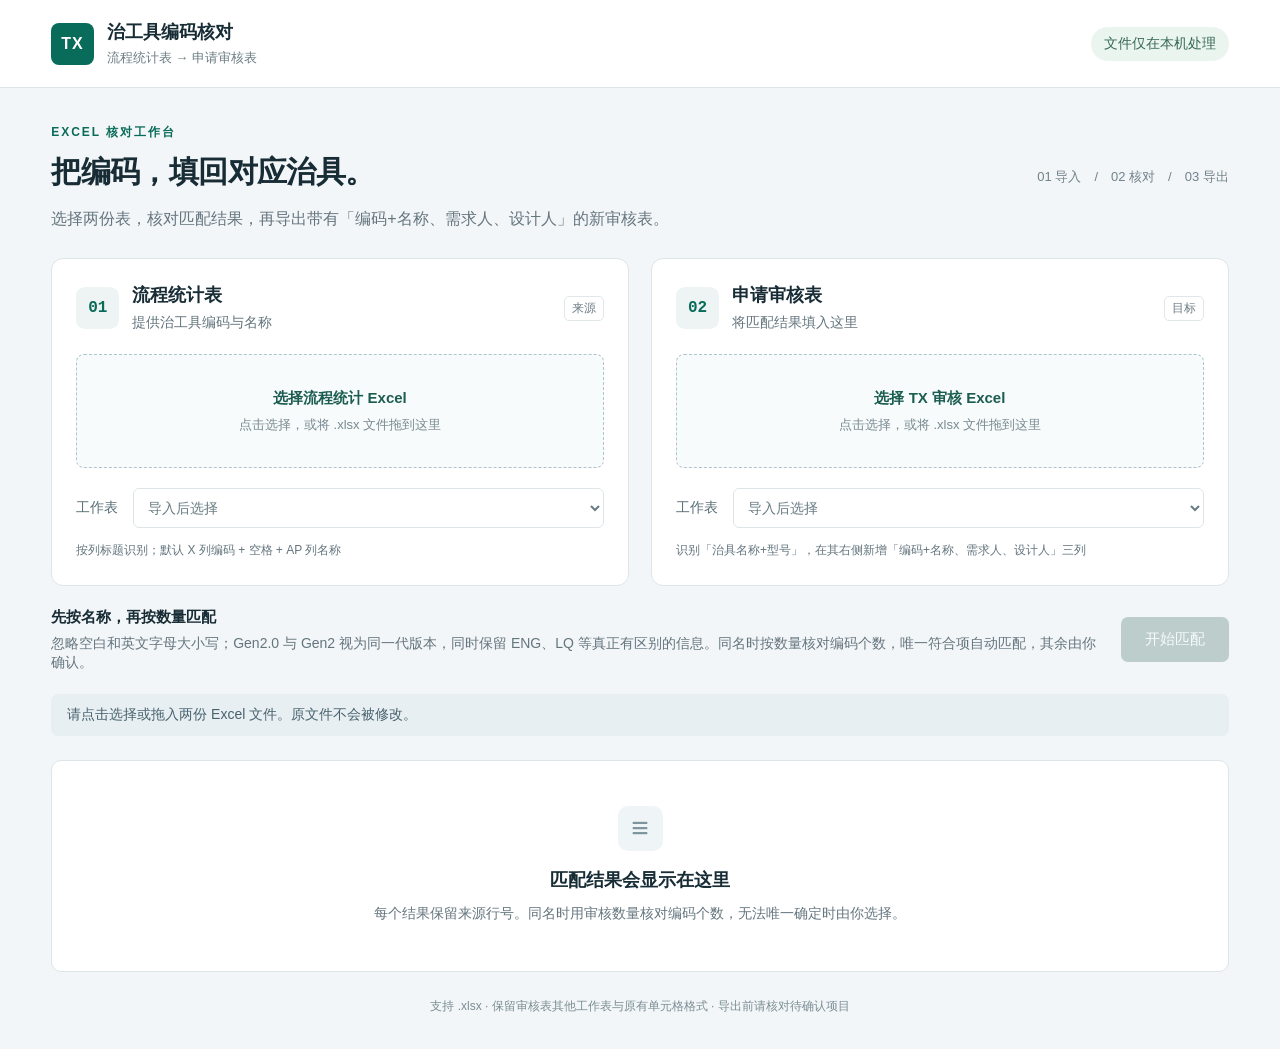
==== fixture-code-checker/index.html @ 6e34e022 "Refresh fixture checker matching instructions" ====
<!doctype html><html lang="zh-CN"><head><meta charset="utf-8"><meta name="viewport" content="width=device-width,initial-scale=1"><title>治工具编码核对</title><meta name="description" content="合并流程表编码与名称，匹配审核表并导出 Excel。文件仅在本机浏览器处理。"><link rel="icon" href="data:image/svg+xml,%3Csvg xmlns='http://www.w3.org/2000/svg' viewBox='0 0 32 32'%3E%3Crect width='32' height='32' rx='6' fill='%23096b59'/%3E%3Cpath d='M8 10h16M8 16h10M8 22h16' stroke='white' stroke-width='3'/%3E%3C/svg%3E"><link rel="stylesheet" href="style.css"></head><body>
<header><div class="brand"><span class="mark">TX</span><div><strong>治工具编码核对</strong><small>流程统计表 → 申请审核表</small></div></div><span class="privacy">文件仅在本机处理</span></header>
<main><div class="title"><div><p class="eyebrow">EXCEL 核对工作台</p><h1>把编码，填回对应治具。</h1><p>选择两份表，核对匹配结果，再导出带有「编码+名称、需求人、设计人」的新审核表。</p></div><span class="step-label">01 导入　/　02 核对　/　03 导出</span></div>
<section class="uploads"><article><div class="card-title"><span class="number">01</span><div><h2>流程统计表</h2><p>提供治工具编码与名称</p></div><span class="tag">来源</span></div><label class="filebox"><input id="sourceFile" type="file" accept=".xlsx"><strong id="sourceLabel">选择流程统计 Excel</strong><span>点击选择，或将 .xlsx 文件拖到这里</span></label><label class="sheetlabel">工作表<select id="sourceSheet" disabled><option>导入后选择</option></select></label><p class="hint">按列标题识别；默认 X 列编码 + 空格 + AP 列名称</p></article>
<article><div class="card-title"><span class="number">02</span><div><h2>申请审核表</h2><p>将匹配结果填入这里</p></div><span class="tag">目标</span></div><label class="filebox"><input id="targetFile" type="file" accept=".xlsx"><strong id="targetLabel">选择 TX 审核 Excel</strong><span>点击选择，或将 .xlsx 文件拖到这里</span></label><label class="sheetlabel">工作表<select id="targetSheet" disabled><option>导入后选择</option></select></label><p class="hint">识别「治具名称+型号」，在其右侧新增「编码+名称、需求人、设计人」三列</p></article></section>
<section class="actionbar"><div><strong>先按名称，再按数量匹配</strong><span>忽略空白和英文字母大小写；Gen2.0 与 Gen2 视为同一代版本，同时保留 ENG、LQ 等真正有区别的信息。同名时按数量核对编码个数，唯一符合项自动匹配，其余由你确认。</span></div><button id="match" disabled>开始匹配</button></section>
<div id="message" role="status" aria-live="polite">正在初始化网页。如长时间停留在此提示，请完整解压源码包，确认 app.js 和 excel.js 与 index.html 在同一文件夹。</div>
<section id="results" hidden><div class="stats"><div><span>审核表项目</span><b id="total">0</b></div><div><span>已匹配 / 已确认</span><b id="matched">0</b></div><div><span>同名待确认</span><b id="ambiguous">0</b></div><div><span>未找到 / 无编码</span><b id="missing">0</b></div></div><div class="resultbar"><div><h2>匹配结果</h2><p id="mapping"></p></div><div class="exports"><button class="secondary" id="exportSource">导出流程拼接表</button><button id="exportTarget">导出审核结果</button></div></div><div class="filterbar"><label>显示<select id="filter"><option value="all">全部项目</option><option value="todo">需要处理</option><option value="done">已匹配</option></select></label><label>查找<input id="search" type="search" placeholder="输入名称或编码"></label><span>未确认项目编码留空；已有人员信息仍保留</span></div><div class="tablewrap"><table><thead><tr><th>原行号</th><th>治具名称+型号</th><th>数量</th><th>需求人</th><th>设计人</th><th>状态</th><th>编码+名称 / 选择匹配项</th></tr></thead><tbody id="rows"></tbody></table></div></section>
<section id="empty" class="empty"><div class="empty-icon">≡</div><h2>匹配结果会显示在这里</h2><p>每个结果保留来源行号。同名时用审核数量核对编码个数，无法唯一确定时由你选择。</p></section>
<footer>支持 .xlsx · 保留审核表其他工作表与原有单元格格式 · 导出前请核对待确认项目</footer></main><noscript>请启用浏览器 JavaScript 后使用文件导入功能。</noscript><script src="excel.js?v=20260920-3"></script><script src="app.js?v=20260920-3"></script></body></html>
---- fixture-code-checker/style.css ----
:root{font-family:Inter,"Segoe UI","Microsoft YaHei",sans-serif;color:#172c35;background:#f3f6f8;font-size:16px}*{box-sizing:border-box}body{margin:0}header{background:#fff;border-bottom:1px solid #dde5e8;padding:20px 4vw;display:flex;align-items:center;justify-content:space-between}.brand{display:flex;gap:13px;align-items:center}.mark{background:#096b59;color:white;padding:12px 10px;border-radius:8px;font-weight:750;letter-spacing:1px}.brand strong{display:block;font-size:18px}.brand small{display:block;color:#6c7d84;font-size:13px;margin-top:5px}.privacy{font-size:14px;color:#386957;background:#eaf5ef;padding:8px 13px;border-radius:20px}main{max-width:1440px;margin:auto;padding:34px 4vw}.title{display:flex;justify-content:space-between;align-items:center;margin-bottom:25px}.eyebrow{font-size:12px;letter-spacing:2px;font-weight:700;color:#096b59;margin:0 0 10px}h1{font-size:30px;margin:0 0 12px;letter-spacing:-.6px}p{line-height:1.7;color:#64757e;margin:0}h2{font-size:18px;margin:0}.step-label{font-size:13px;color:#71828a;white-space:nowrap}.uploads{display:grid;grid-template-columns:1fr 1fr;gap:22px}.uploads article{background:white;border:1px solid #dce5e8;border-radius:12px;padding:24px}.card-title{display:flex;gap:13px;align-items:center}.card-title p{font-size:14px;margin-top:4px}.number{font:600 16px ui-monospace,monospace;background:#edf4f3;color:#096b59;padding:12px;border-radius:9px}.tag{margin-left:auto;font-size:12px;border:1px solid #e0e7e9;border-radius:5px;padding:3px 7px;color:#6e7d85}.filebox{position:relative;display:flex;flex-direction:column;justify-content:center;align-items:center;min-height:114px;padding:18px;border:1.5px dashed #aec5cb;background:#f8fbfc;border-radius:8px;margin:20px 0;cursor:pointer;text-align:center;overflow-wrap:anywhere}.filebox:hover{border-color:#096b59;background:#f0f8f5}.filebox:focus-within{outline:3px solid #86c9b8}.filebox input{position:absolute;inset:0;opacity:0;width:100%;cursor:pointer}.filebox strong{font-size:15px;color:#1c5d51}.filebox span{font-size:13px;color:#788a91;margin-top:8px}.sheetlabel{display:flex;align-items:center;gap:15px;font-size:14px;color:#586d75}.sheetlabel select{flex:1;min-width:0}.hint{font-size:12px;margin-top:12px}.actionbar{display:flex;align-items:center;justify-content:space-between;gap:22px;padding:22px 0}.actionbar strong{font-size:15px;display:block;margin-bottom:7px}.actionbar span{font-size:14px;color:#64757e}button{font:600 15px inherit;font-family:inherit;font-size:15px;background:#096b59;color:white;border:0;padding:13px 24px;border-radius:7px;cursor:pointer;white-space:nowrap;min-height:44px}button:hover{background:#075344}button:disabled{background:#bdcdcb;color:#f5faf9;cursor:not-allowed}.secondary{background:white;border:1px solid #c4d5d9;color:#365660}.secondary:hover{background:#edf4f5}select,input[type=search]{font:inherit;font-size:14px;border:1px solid #cfdbdf;background:#fff;border-radius:6px;padding:10px;color:#27444e;max-width:100%}button:focus-visible,select:focus-visible,input:focus-visible{outline:3px solid #70bfae;outline-offset:2px}#message{border-radius:7px;background:#e8eff3;color:#48626d;padding:12px 16px;font-size:14px;margin-bottom:24px;white-space:pre-wrap}#message.error{background:#fff0ed;color:#a23924}.empty{border:1px solid #dce5e8;background:#fff;border-radius:10px;text-align:center;padding:45px 15px}.empty-icon{display:inline-grid;place-items:center;width:45px;height:45px;background:#eff4f6;color:#7d949c;border-radius:10px;font-size:30px;margin-bottom:17px}.empty p{font-size:14px;margin-top:10px}.stats{display:grid;grid-template-columns:repeat(4,1fr);border:1px solid #dce5e8;background:#fff;border-radius:10px;margin-bottom:25px}.stats div{padding:18px 24px;border-right:1px solid #e5ecee}.stats div:last-child{border:0}.stats span{display:block;font-size:14px;color:#698089}.stats b{display:block;font-size:29px;margin-top:8px;font-weight:650}.stats div:nth-child(2) b{color:#096b59}.stats div:nth-child(3) b{color:#a66a0c}.resultbar{display:flex;align-items:center;justify-content:space-between;gap:15px}.resultbar p{font-size:13px;margin-top:7px}.exports{display:flex;gap:10px}.filterbar{display:flex;align-items:center;gap:20px;margin:18px 0;font-size:14px}.filterbar label{display:flex;align-items:center;gap:10px}.filterbar span{margin-left:auto;color:#72828a;font-size:13px}.tablewrap{overflow:auto;background:#fff;border:1px solid #dce5e8;border-radius:9px;max-height:640px}table{border-collapse:collapse;width:100%;font-size:14px;min-width:1100px;text-align:left}th{position:sticky;top:0;background:#edf3f5;color:#50656e;font-weight:600;z-index:1;padding:15px}td{padding:16px 15px;border-top:1px solid #e5ecee;vertical-align:top;line-height:1.6}td:nth-child(1){width:75px;color:#7c8f97;font-family:monospace}td:nth-child(2){width:26%}td:nth-child(3){width:75px}td:nth-child(4),td:nth-child(5){width:110px}td:nth-child(6){width:120px}td:nth-child(7){min-width:360px;word-break:break-word}.badge{display:inline-block;background:#eaf5ef;color:#196448;border-radius:5px;padding:3px 8px;font-size:12px;white-space:nowrap}.badge.todo{background:#fff2d9;color:#8c600d}.badge.miss{background:#f0f2f4;color:#727c82}.candidate{width:100%;margin-top:8px}td small{display:block;color:#71858d;font-size:12px;margin-top:7px}footer{font-size:12px;color:#7a8d94;text-align:center;margin:26px 0 0}@media(max-width:850px){.step-label{display:none}.uploads{grid-template-columns:1fr}h1{font-size:25px}.privacy{font-size:12px}.actionbar,.resultbar{align-items:stretch;flex-direction:column}.stats{grid-template-columns:1fr 1fr}.stats div{border-bottom:1px solid #e5ecee}.filterbar{flex-wrap:wrap}.filterbar span{margin:0}.exports{flex-wrap:wrap}main{padding-top:25px}.brand strong{font-size:16px}}
.filebox.dragover{border:2px solid #096b59;background:#e2f4ec;box-shadow:0 0 0 4px #096b5920}.filebox.dragover strong{color:#074f41}
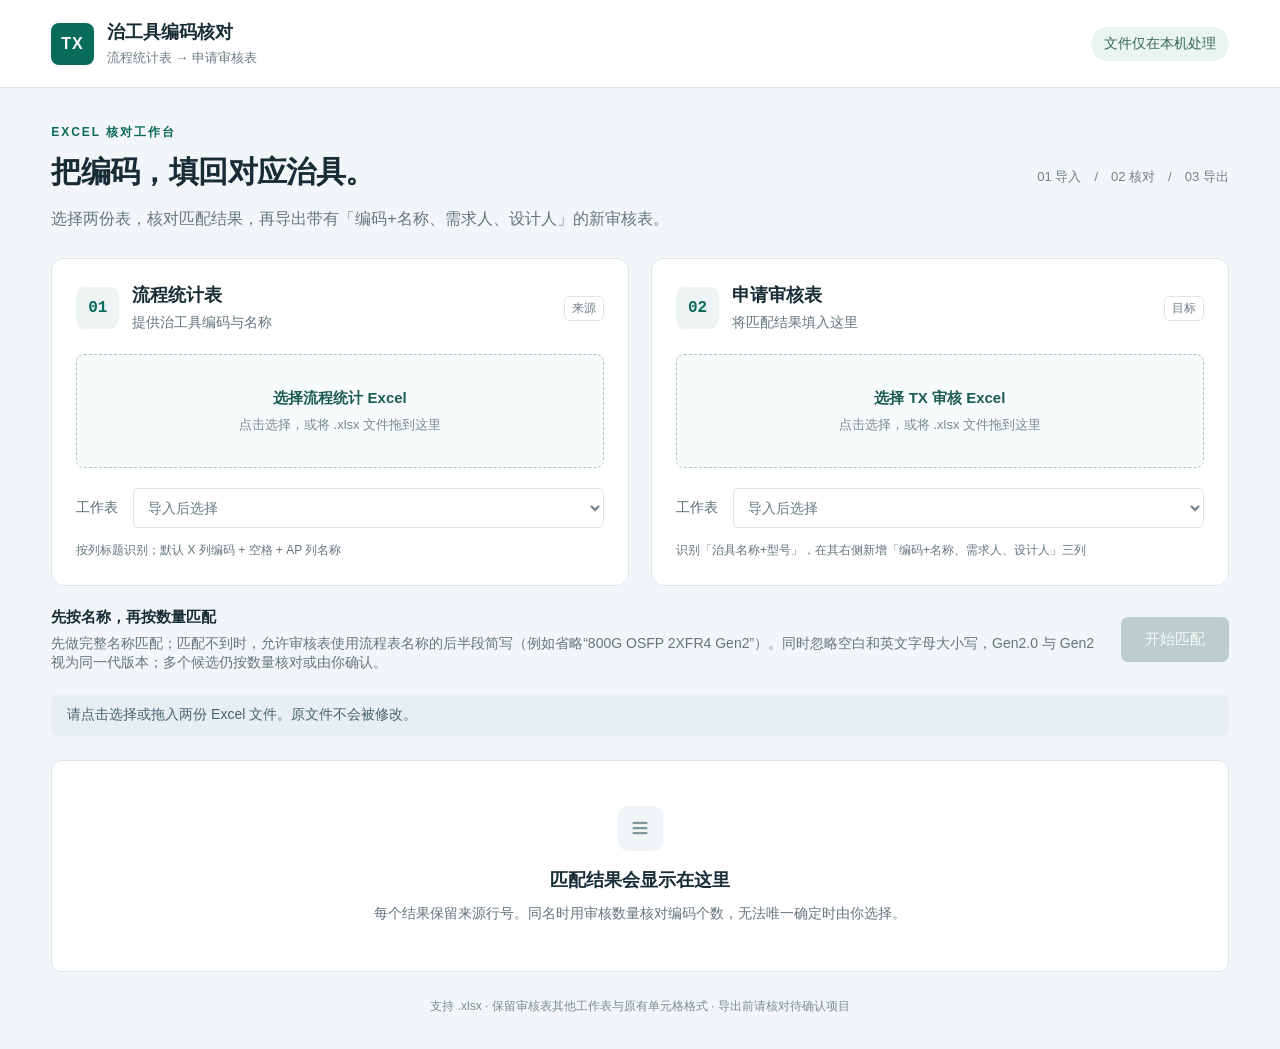
==== commit 9cbf84eb: "Document abbreviated fixture name matching" ====
--- a/fixture-code-checker/index.html
+++ b/fixture-code-checker/index.html
@@ -3,8 +3,8 @@
 <main><div class="title"><div><p class="eyebrow">EXCEL 核对工作台</p><h1>把编码，填回对应治具。</h1><p>选择两份表，核对匹配结果，再导出带有「编码+名称、需求人、设计人」的新审核表。</p></div><span class="step-label">01 导入　/　02 核对　/　03 导出</span></div>
 <section class="uploads"><article><div class="card-title"><span class="number">01</span><div><h2>流程统计表</h2><p>提供治工具编码与名称</p></div><span class="tag">来源</span></div><label class="filebox"><input id="sourceFile" type="file" accept=".xlsx"><strong id="sourceLabel">选择流程统计 Excel</strong><span>点击选择，或将 .xlsx 文件拖到这里</span></label><label class="sheetlabel">工作表<select id="sourceSheet" disabled><option>导入后选择</option></select></label><p class="hint">按列标题识别；默认 X 列编码 + 空格 + AP 列名称</p></article>
 <article><div class="card-title"><span class="number">02</span><div><h2>申请审核表</h2><p>将匹配结果填入这里</p></div><span class="tag">目标</span></div><label class="filebox"><input id="targetFile" type="file" accept=".xlsx"><strong id="targetLabel">选择 TX 审核 Excel</strong><span>点击选择，或将 .xlsx 文件拖到这里</span></label><label class="sheetlabel">工作表<select id="targetSheet" disabled><option>导入后选择</option></select></label><p class="hint">识别「治具名称+型号」，在其右侧新增「编码+名称、需求人、设计人」三列</p></article></section>
-<section class="actionbar"><div><strong>先按名称，再按数量匹配</strong><span>忽略空白和英文字母大小写；Gen2.0 与 Gen2 视为同一代版本，同时保留 ENG、LQ 等真正有区别的信息。同名时按数量核对编码个数，唯一符合项自动匹配，其余由你确认。</span></div><button id="match" disabled>开始匹配</button></section>
+<section class="actionbar"><div><strong>先按名称，再按数量匹配</strong><span>先做完整名称匹配；匹配不到时，允许审核表使用流程表名称的后半段简写（例如省略“800G OSFP 2XFR4 Gen2”）。同时忽略空白和英文字母大小写，Gen2.0 与 Gen2 视为同一代版本；多个候选仍按数量核对或由你确认。</span></div><button id="match" disabled>开始匹配</button></section>
 <div id="message" role="status" aria-live="polite">正在初始化网页。如长时间停留在此提示，请完整解压源码包，确认 app.js 和 excel.js 与 index.html 在同一文件夹。</div>
 <section id="results" hidden><div class="stats"><div><span>审核表项目</span><b id="total">0</b></div><div><span>已匹配 / 已确认</span><b id="matched">0</b></div><div><span>同名待确认</span><b id="ambiguous">0</b></div><div><span>未找到 / 无编码</span><b id="missing">0</b></div></div><div class="resultbar"><div><h2>匹配结果</h2><p id="mapping"></p></div><div class="exports"><button class="secondary" id="exportSource">导出流程拼接表</button><button id="exportTarget">导出审核结果</button></div></div><div class="filterbar"><label>显示<select id="filter"><option value="all">全部项目</option><option value="todo">需要处理</option><option value="done">已匹配</option></select></label><label>查找<input id="search" type="search" placeholder="输入名称或编码"></label><span>未确认项目编码留空；已有人员信息仍保留</span></div><div class="tablewrap"><table><thead><tr><th>原行号</th><th>治具名称+型号</th><th>数量</th><th>需求人</th><th>设计人</th><th>状态</th><th>编码+名称 / 选择匹配项</th></tr></thead><tbody id="rows"></tbody></table></div></section>
 <section id="empty" class="empty"><div class="empty-icon">≡</div><h2>匹配结果会显示在这里</h2><p>每个结果保留来源行号。同名时用审核数量核对编码个数，无法唯一确定时由你选择。</p></section>
-<footer>支持 .xlsx · 保留审核表其他工作表与原有单元格格式 · 导出前请核对待确认项目</footer></main><noscript>请启用浏览器 JavaScript 后使用文件导入功能。</noscript><script src="excel.js?v=20260920-3"></script><script src="app.js?v=20260920-3"></script></body></html>
+<footer>支持 .xlsx · 保留审核表其他工作表与原有单元格格式 · 导出前请核对待确认项目</footer></main><noscript>请启用浏览器 JavaScript 后使用文件导入功能。</noscript><script src="excel.js?v=20260920-4"></script><script src="app.js?v=20260920-4"></script></body></html>
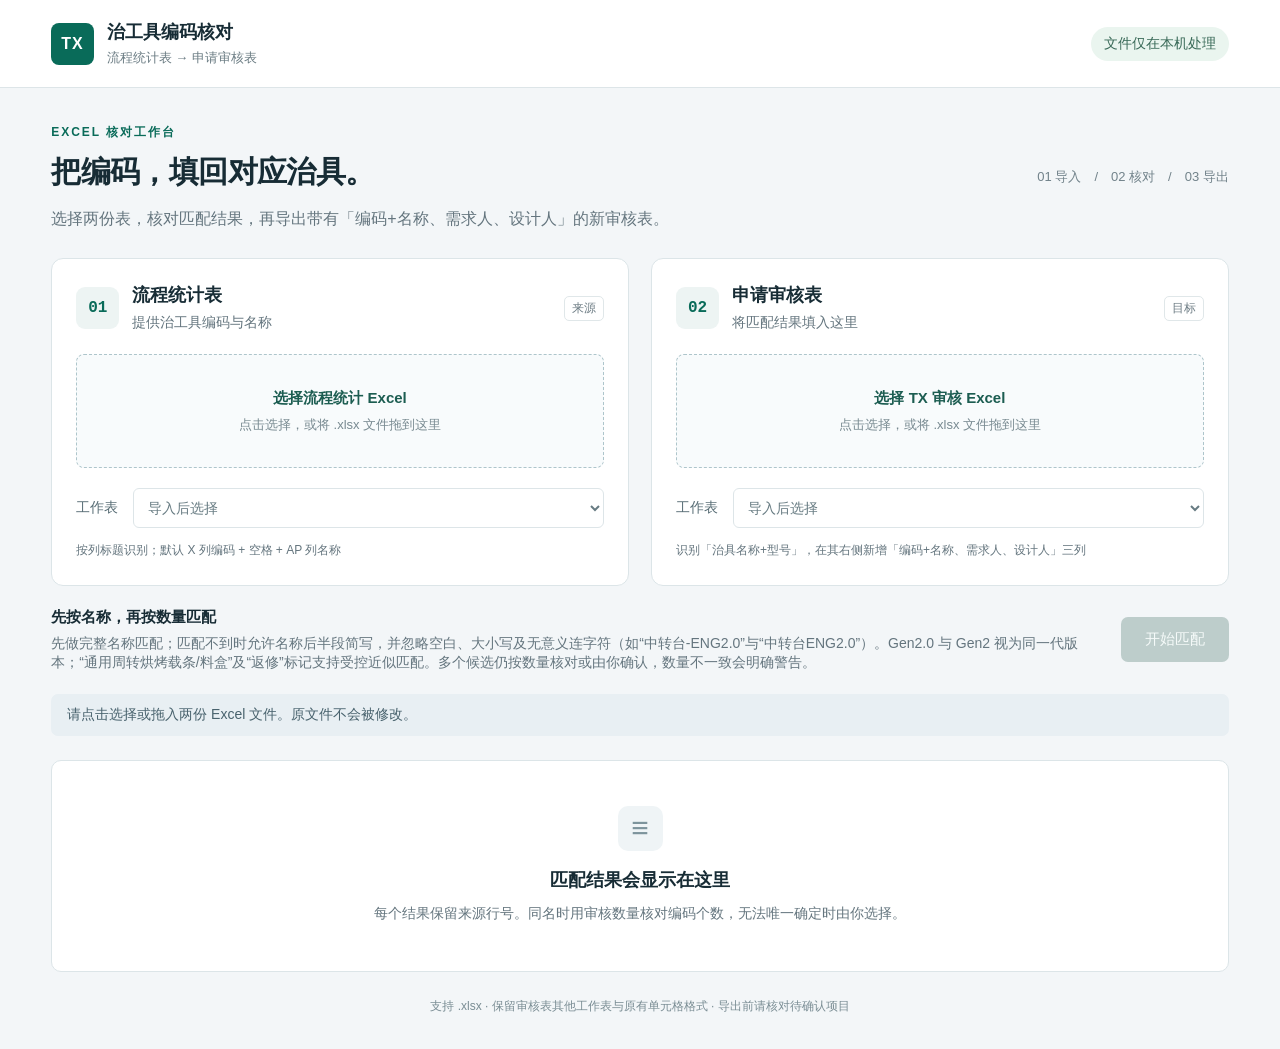
==== commit bfdbc212: "Document expanded fixture matching rules" ====
--- a/fixture-code-checker/index.html
+++ b/fixture-code-checker/index.html
@@ -3,8 +3,8 @@
 <main><div class="title"><div><p class="eyebrow">EXCEL 核对工作台</p><h1>把编码，填回对应治具。</h1><p>选择两份表，核对匹配结果，再导出带有「编码+名称、需求人、设计人」的新审核表。</p></div><span class="step-label">01 导入　/　02 核对　/　03 导出</span></div>
 <section class="uploads"><article><div class="card-title"><span class="number">01</span><div><h2>流程统计表</h2><p>提供治工具编码与名称</p></div><span class="tag">来源</span></div><label class="filebox"><input id="sourceFile" type="file" accept=".xlsx"><strong id="sourceLabel">选择流程统计 Excel</strong><span>点击选择，或将 .xlsx 文件拖到这里</span></label><label class="sheetlabel">工作表<select id="sourceSheet" disabled><option>导入后选择</option></select></label><p class="hint">按列标题识别；默认 X 列编码 + 空格 + AP 列名称</p></article>
 <article><div class="card-title"><span class="number">02</span><div><h2>申请审核表</h2><p>将匹配结果填入这里</p></div><span class="tag">目标</span></div><label class="filebox"><input id="targetFile" type="file" accept=".xlsx"><strong id="targetLabel">选择 TX 审核 Excel</strong><span>点击选择，或将 .xlsx 文件拖到这里</span></label><label class="sheetlabel">工作表<select id="targetSheet" disabled><option>导入后选择</option></select></label><p class="hint">识别「治具名称+型号」，在其右侧新增「编码+名称、需求人、设计人」三列</p></article></section>
-<section class="actionbar"><div><strong>先按名称，再按数量匹配</strong><span>先做完整名称匹配；匹配不到时，允许审核表使用流程表名称的后半段简写（例如省略“800G OSFP 2XFR4 Gen2”）。同时忽略空白和英文字母大小写，Gen2.0 与 Gen2 视为同一代版本；多个候选仍按数量核对或由你确认。</span></div><button id="match" disabled>开始匹配</button></section>
+<section class="actionbar"><div><strong>先按名称，再按数量匹配</strong><span>先做完整名称匹配；匹配不到时允许名称后半段简写，并忽略空白、大小写及无意义连字符（如“中转台-ENG2.0”与“中转台ENG2.0”）。Gen2.0 与 Gen2 视为同一代版本；“通用周转烘烤载条/料盒”及“返修”标记支持受控近似匹配。多个候选仍按数量核对或由你确认，数量不一致会明确警告。</span></div><button id="match" disabled>开始匹配</button></section>
 <div id="message" role="status" aria-live="polite">正在初始化网页。如长时间停留在此提示，请完整解压源码包，确认 app.js 和 excel.js 与 index.html 在同一文件夹。</div>
 <section id="results" hidden><div class="stats"><div><span>审核表项目</span><b id="total">0</b></div><div><span>已匹配 / 已确认</span><b id="matched">0</b></div><div><span>同名待确认</span><b id="ambiguous">0</b></div><div><span>未找到 / 无编码</span><b id="missing">0</b></div></div><div class="resultbar"><div><h2>匹配结果</h2><p id="mapping"></p></div><div class="exports"><button class="secondary" id="exportSource">导出流程拼接表</button><button id="exportTarget">导出审核结果</button></div></div><div class="filterbar"><label>显示<select id="filter"><option value="all">全部项目</option><option value="todo">需要处理</option><option value="done">已匹配</option></select></label><label>查找<input id="search" type="search" placeholder="输入名称或编码"></label><span>未确认项目编码留空；已有人员信息仍保留</span></div><div class="tablewrap"><table><thead><tr><th>原行号</th><th>治具名称+型号</th><th>数量</th><th>需求人</th><th>设计人</th><th>状态</th><th>编码+名称 / 选择匹配项</th></tr></thead><tbody id="rows"></tbody></table></div></section>
 <section id="empty" class="empty"><div class="empty-icon">≡</div><h2>匹配结果会显示在这里</h2><p>每个结果保留来源行号。同名时用审核数量核对编码个数，无法唯一确定时由你选择。</p></section>
-<footer>支持 .xlsx · 保留审核表其他工作表与原有单元格格式 · 导出前请核对待确认项目</footer></main><noscript>请启用浏览器 JavaScript 后使用文件导入功能。</noscript><script src="excel.js?v=20260920-4"></script><script src="app.js?v=20260920-4"></script></body></html>
+<footer>支持 .xlsx · 保留审核表其他工作表与原有单元格格式 · 导出前请核对待确认项目</footer></main><noscript>请启用浏览器 JavaScript 后使用文件导入功能。</noscript><script src="excel.js?v=20260920-5"></script><script src="app.js?v=20260920-5"></script></body></html>
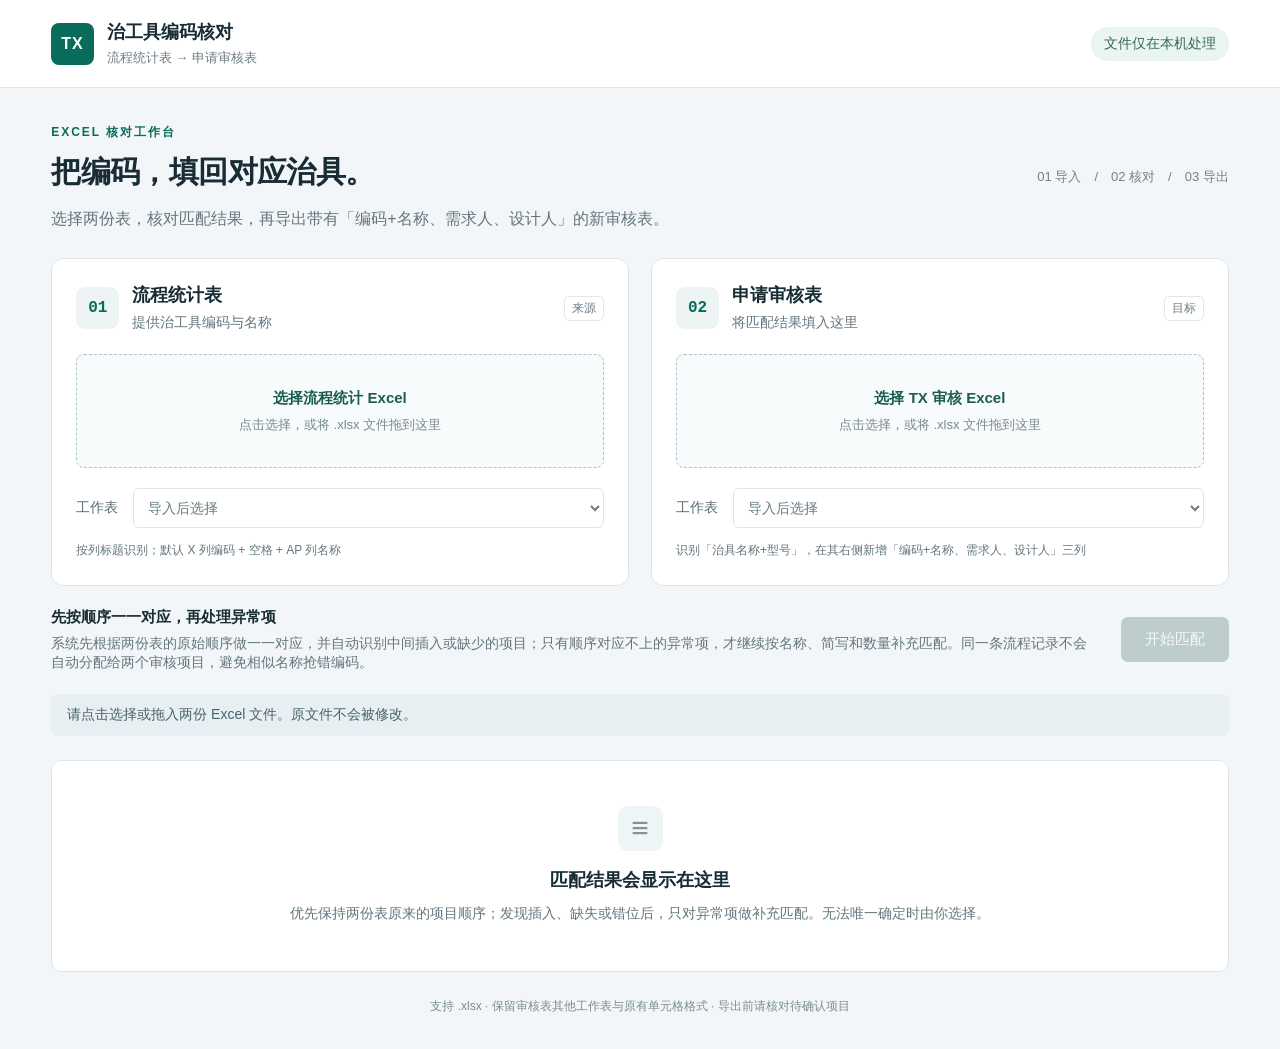
==== commit 6e608554: "Document sequence-first fixture matching" ====
--- a/fixture-code-checker/index.html
+++ b/fixture-code-checker/index.html
@@ -3,8 +3,8 @@
 <main><div class="title"><div><p class="eyebrow">EXCEL 核对工作台</p><h1>把编码，填回对应治具。</h1><p>选择两份表，核对匹配结果，再导出带有「编码+名称、需求人、设计人」的新审核表。</p></div><span class="step-label">01 导入　/　02 核对　/　03 导出</span></div>
 <section class="uploads"><article><div class="card-title"><span class="number">01</span><div><h2>流程统计表</h2><p>提供治工具编码与名称</p></div><span class="tag">来源</span></div><label class="filebox"><input id="sourceFile" type="file" accept=".xlsx"><strong id="sourceLabel">选择流程统计 Excel</strong><span>点击选择，或将 .xlsx 文件拖到这里</span></label><label class="sheetlabel">工作表<select id="sourceSheet" disabled><option>导入后选择</option></select></label><p class="hint">按列标题识别；默认 X 列编码 + 空格 + AP 列名称</p></article>
 <article><div class="card-title"><span class="number">02</span><div><h2>申请审核表</h2><p>将匹配结果填入这里</p></div><span class="tag">目标</span></div><label class="filebox"><input id="targetFile" type="file" accept=".xlsx"><strong id="targetLabel">选择 TX 审核 Excel</strong><span>点击选择，或将 .xlsx 文件拖到这里</span></label><label class="sheetlabel">工作表<select id="targetSheet" disabled><option>导入后选择</option></select></label><p class="hint">识别「治具名称+型号」，在其右侧新增「编码+名称、需求人、设计人」三列</p></article></section>
-<section class="actionbar"><div><strong>先按名称，再按数量匹配</strong><span>先做完整名称匹配；匹配不到时允许名称后半段简写，并忽略空白、大小写及无意义连字符（如“中转台-ENG2.0”与“中转台ENG2.0”）。Gen2.0 与 Gen2 视为同一代版本；“通用周转烘烤载条/料盒”及“返修”标记支持受控近似匹配。多个候选仍按数量核对或由你确认，数量不一致会明确警告。</span></div><button id="match" disabled>开始匹配</button></section>
+<section class="actionbar"><div><strong>先按顺序一一对应，再处理异常项</strong><span>系统先根据两份表的原始顺序做一一对应，并自动识别中间插入或缺少的项目；只有顺序对应不上的异常项，才继续按名称、简写和数量补充匹配。同一条流程记录不会自动分配给两个审核项目，避免相似名称抢错编码。</span></div><button id="match" disabled>开始匹配</button></section>
 <div id="message" role="status" aria-live="polite">正在初始化网页。如长时间停留在此提示，请完整解压源码包，确认 app.js 和 excel.js 与 index.html 在同一文件夹。</div>
-<section id="results" hidden><div class="stats"><div><span>审核表项目</span><b id="total">0</b></div><div><span>已匹配 / 已确认</span><b id="matched">0</b></div><div><span>同名待确认</span><b id="ambiguous">0</b></div><div><span>未找到 / 无编码</span><b id="missing">0</b></div></div><div class="resultbar"><div><h2>匹配结果</h2><p id="mapping"></p></div><div class="exports"><button class="secondary" id="exportSource">导出流程拼接表</button><button id="exportTarget">导出审核结果</button></div></div><div class="filterbar"><label>显示<select id="filter"><option value="all">全部项目</option><option value="todo">需要处理</option><option value="done">已匹配</option></select></label><label>查找<input id="search" type="search" placeholder="输入名称或编码"></label><span>未确认项目编码留空；已有人员信息仍保留</span></div><div class="tablewrap"><table><thead><tr><th>原行号</th><th>治具名称+型号</th><th>数量</th><th>需求人</th><th>设计人</th><th>状态</th><th>编码+名称 / 选择匹配项</th></tr></thead><tbody id="rows"></tbody></table></div></section>
-<section id="empty" class="empty"><div class="empty-icon">≡</div><h2>匹配结果会显示在这里</h2><p>每个结果保留来源行号。同名时用审核数量核对编码个数，无法唯一确定时由你选择。</p></section>
-<footer>支持 .xlsx · 保留审核表其他工作表与原有单元格格式 · 导出前请核对待确认项目</footer></main><noscript>请启用浏览器 JavaScript 后使用文件导入功能。</noscript><script src="excel.js?v=20260920-5"></script><script src="app.js?v=20260920-5"></script></body></html>
+<section id="results" hidden><div class="stats"><div><span>审核表项目</span><b id="total">0</b></div><div><span>已匹配 / 已确认</span><b id="matched">0</b></div><div><span>同名待确认</span><b id="ambiguous">0</b></div><div><span>未找到 / 无编码</span><b id="missing">0</b></div></div><div class="resultbar"><div><h2>匹配结果</h2><p id="mapping"></p></div><div class="exports"><button class="secondary" id="exportSource">导出流程拼接表</button><button id="exportTarget">导出审核结果</button></div></div><div class="filterbar"><label>显示<select id="filter"><option value="all">全部项目</option><option value="todo">需要处理</option><option value="done">已匹配</option></select></label><label>查找<input id="search" type="search" placeholder="输入名称或编码"></label><span>未确认项目编码留空；导出时有问题的「编码+名称」单元格标黄色</span></div><div class="tablewrap"><table><thead><tr><th>原行号</th><th>治具名称+型号</th><th>数量</th><th>需求人</th><th>设计人</th><th>状态</th><th>编码+名称 / 选择匹配项</th></tr></thead><tbody id="rows"></tbody></table></div></section>
+<section id="empty" class="empty"><div class="empty-icon">≡</div><h2>匹配结果会显示在这里</h2><p>优先保持两份表原来的项目顺序；发现插入、缺失或错位后，只对异常项做补充匹配。无法唯一确定时由你选择。</p></section>
+<footer>支持 .xlsx · 保留审核表其他工作表与原有单元格格式 · 导出前请核对待确认项目</footer></main><noscript>请启用浏览器 JavaScript 后使用文件导入功能。</noscript><script src="excel.js?v=20260920-7"></script><script src="app.js?v=20260920-7"></script></body></html>
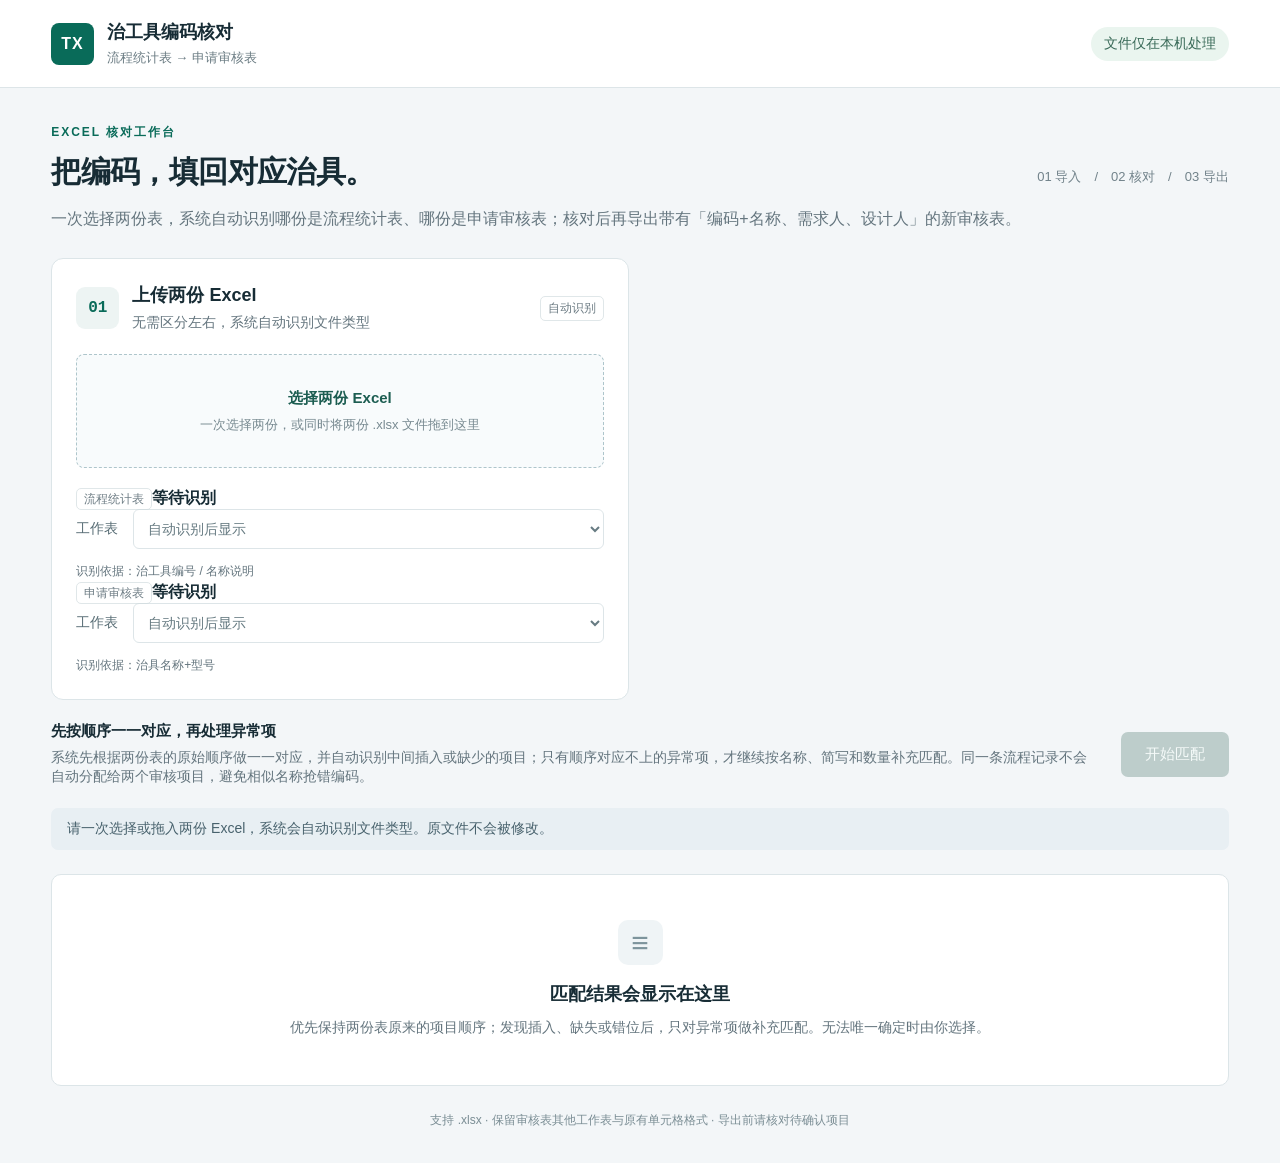
==== commit c522b842: "Use one upload area for both fixture workbooks" ====
--- a/fixture-code-checker/index.html
+++ b/fixture-code-checker/index.html
@@ -1,10 +1,9 @@
-<!doctype html><html lang="zh-CN"><head><meta charset="utf-8"><meta name="viewport" content="width=device-width,initial-scale=1"><title>治工具编码核对</title><meta name="description" content="合并流程表编码与名称，匹配审核表并导出 Excel。文件仅在本机浏览器处理。"><link rel="icon" href="data:image/svg+xml,%3Csvg xmlns='http://www.w3.org/2000/svg' viewBox='0 0 32 32'%3E%3Crect width='32' height='32' rx='6' fill='%23096b59'/%3E%3Cpath d='M8 10h16M8 16h10M8 22h16' stroke='white' stroke-width='3'/%3E%3C/svg%3E"><link rel="stylesheet" href="style.css"></head><body>
+<!doctype html><html lang="zh-CN"><head><meta charset="utf-8"><meta name="viewport" content="width=device-width,initial-scale=1"><title>治工具编码核对</title><meta name="description" content="合并流程表编码与名称，匹配审核表并导出 Excel。文件仅在本机浏览器处理。"><link rel="icon" href="data:image/svg+xml,%3Csvg xmlns='http://www.w3.org/2000/svg' viewBox='0 0 32 32'%3E%3Crect width='32' height='32' rx='6' fill='%23096b59'/%3E%3Cpath d='M8 10h16M8 16h10M8 22h16' stroke='white' stroke-width='3'/%3E%3C/svg%3E"><link rel="stylesheet" href="style.css?v=20260920-8"></head><body>
 <header><div class="brand"><span class="mark">TX</span><div><strong>治工具编码核对</strong><small>流程统计表 → 申请审核表</small></div></div><span class="privacy">文件仅在本机处理</span></header>
-<main><div class="title"><div><p class="eyebrow">EXCEL 核对工作台</p><h1>把编码，填回对应治具。</h1><p>选择两份表，核对匹配结果，再导出带有「编码+名称、需求人、设计人」的新审核表。</p></div><span class="step-label">01 导入　/　02 核对　/　03 导出</span></div>
-<section class="uploads"><article><div class="card-title"><span class="number">01</span><div><h2>流程统计表</h2><p>提供治工具编码与名称</p></div><span class="tag">来源</span></div><label class="filebox"><input id="sourceFile" type="file" accept=".xlsx"><strong id="sourceLabel">选择流程统计 Excel</strong><span>点击选择，或将 .xlsx 文件拖到这里</span></label><label class="sheetlabel">工作表<select id="sourceSheet" disabled><option>导入后选择</option></select></label><p class="hint">按列标题识别；默认 X 列编码 + 空格 + AP 列名称</p></article>
-<article><div class="card-title"><span class="number">02</span><div><h2>申请审核表</h2><p>将匹配结果填入这里</p></div><span class="tag">目标</span></div><label class="filebox"><input id="targetFile" type="file" accept=".xlsx"><strong id="targetLabel">选择 TX 审核 Excel</strong><span>点击选择，或将 .xlsx 文件拖到这里</span></label><label class="sheetlabel">工作表<select id="targetSheet" disabled><option>导入后选择</option></select></label><p class="hint">识别「治具名称+型号」，在其右侧新增「编码+名称、需求人、设计人」三列</p></article></section>
+<main><div class="title"><div><p class="eyebrow">EXCEL 核对工作台</p><h1>把编码，填回对应治具。</h1><p>一次选择两份表，系统自动识别哪份是流程统计表、哪份是申请审核表；核对后再导出带有「编码+名称、需求人、设计人」的新审核表。</p></div><span class="step-label">01 导入　/　02 核对　/　03 导出</span></div>
+<section class="uploads uploads-single"><article class="auto-upload-card"><div class="card-title"><span class="number">01</span><div><h2>上传两份 Excel</h2><p>无需区分左右，系统自动识别文件类型</p></div><span class="tag">自动识别</span></div><label class="filebox auto-filebox"><input id="bothFiles" type="file" accept=".xlsx" multiple><strong id="bothLabel">选择两份 Excel</strong><span>一次选择两份，或同时将两份 .xlsx 文件拖到这里</span></label><div class="detected-files"><div class="detected-card"><div class="detected-head"><span class="tag">流程统计表</span><strong id="sourceLabel">等待识别</strong></div><label class="sheetlabel">工作表<select id="sourceSheet" disabled><option>自动识别后显示</option></select></label><p class="hint">识别依据：治工具编号 / 名称说明</p></div><div class="detected-card"><div class="detected-head"><span class="tag">申请审核表</span><strong id="targetLabel">等待识别</strong></div><label class="sheetlabel">工作表<select id="targetSheet" disabled><option>自动识别后显示</option></select></label><p class="hint">识别依据：治具名称+型号</p></div></div></article></section>
 <section class="actionbar"><div><strong>先按顺序一一对应，再处理异常项</strong><span>系统先根据两份表的原始顺序做一一对应，并自动识别中间插入或缺少的项目；只有顺序对应不上的异常项，才继续按名称、简写和数量补充匹配。同一条流程记录不会自动分配给两个审核项目，避免相似名称抢错编码。</span></div><button id="match" disabled>开始匹配</button></section>
 <div id="message" role="status" aria-live="polite">正在初始化网页。如长时间停留在此提示，请完整解压源码包，确认 app.js 和 excel.js 与 index.html 在同一文件夹。</div>
 <section id="results" hidden><div class="stats"><div><span>审核表项目</span><b id="total">0</b></div><div><span>已匹配 / 已确认</span><b id="matched">0</b></div><div><span>同名待确认</span><b id="ambiguous">0</b></div><div><span>未找到 / 无编码</span><b id="missing">0</b></div></div><div class="resultbar"><div><h2>匹配结果</h2><p id="mapping"></p></div><div class="exports"><button class="secondary" id="exportSource">导出流程拼接表</button><button id="exportTarget">导出审核结果</button></div></div><div class="filterbar"><label>显示<select id="filter"><option value="all">全部项目</option><option value="todo">需要处理</option><option value="done">已匹配</option></select></label><label>查找<input id="search" type="search" placeholder="输入名称或编码"></label><span>未确认项目编码留空；导出时有问题的「编码+名称」单元格标黄色</span></div><div class="tablewrap"><table><thead><tr><th>原行号</th><th>治具名称+型号</th><th>数量</th><th>需求人</th><th>设计人</th><th>状态</th><th>编码+名称 / 选择匹配项</th></tr></thead><tbody id="rows"></tbody></table></div></section>
 <section id="empty" class="empty"><div class="empty-icon">≡</div><h2>匹配结果会显示在这里</h2><p>优先保持两份表原来的项目顺序；发现插入、缺失或错位后，只对异常项做补充匹配。无法唯一确定时由你选择。</p></section>
-<footer>支持 .xlsx · 保留审核表其他工作表与原有单元格格式 · 导出前请核对待确认项目</footer></main><noscript>请启用浏览器 JavaScript 后使用文件导入功能。</noscript><script src="excel.js?v=20260920-7"></script><script src="app.js?v=20260920-7"></script></body></html>
+<footer>支持 .xlsx · 保留审核表其他工作表与原有单元格格式 · 导出前请核对待确认项目</footer></main><noscript>请启用浏览器 JavaScript 后使用文件导入功能。</noscript><script src="excel.js?v=20260920-7"></script><script src="app.js?v=20260920-8"></script></body></html>
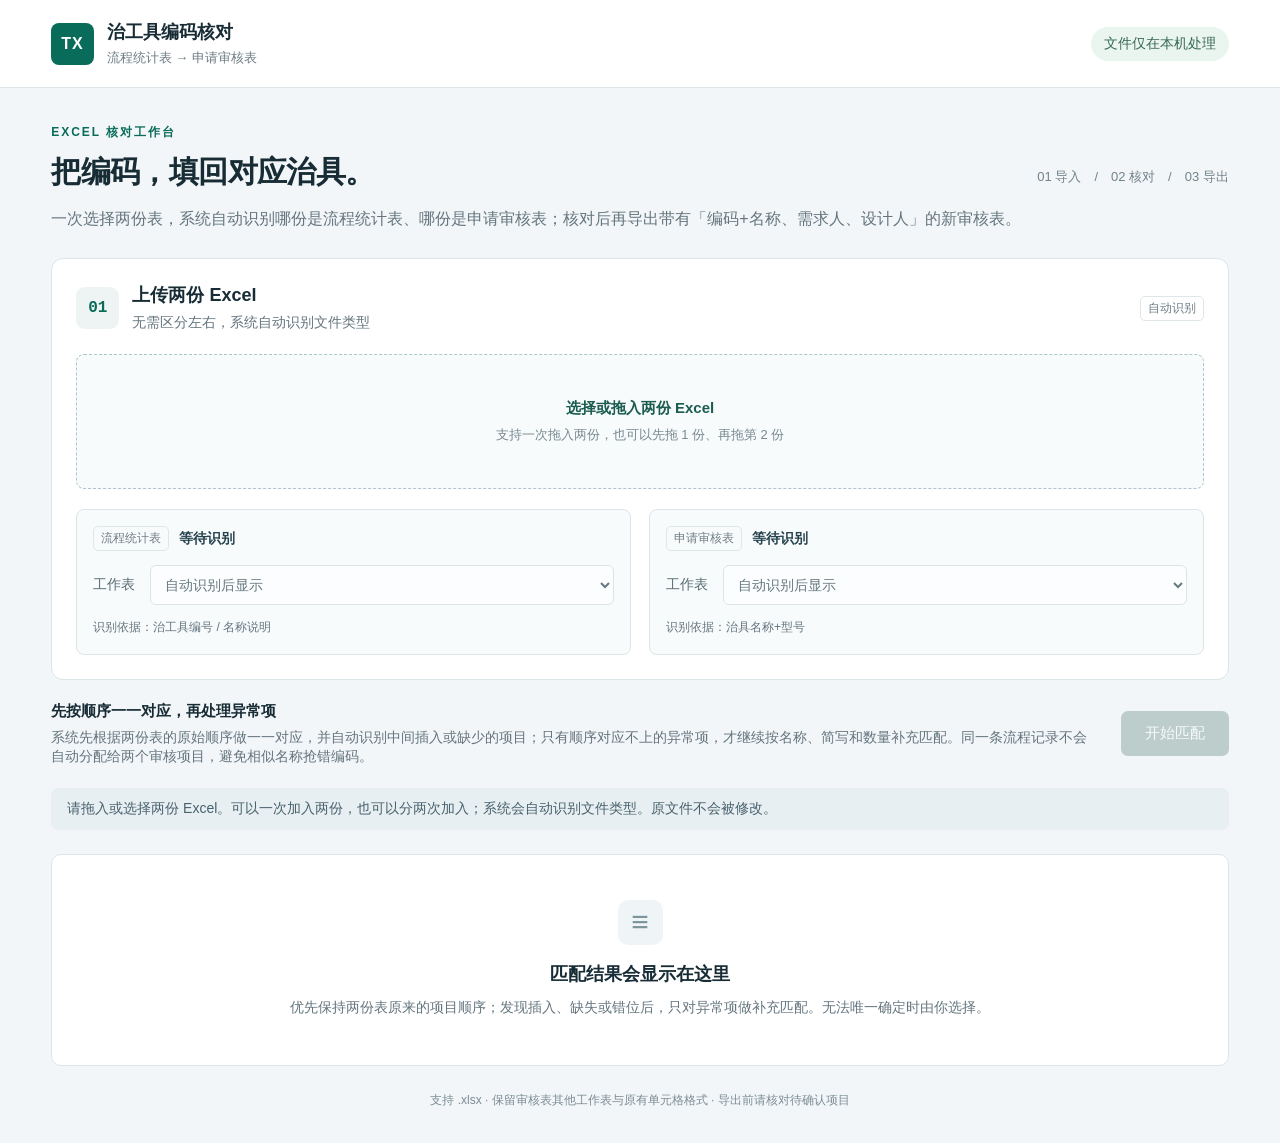
==== commit 0181fac7: "Make Excel drop zone independent from file input" ====
--- a/fixture-code-checker/index.html
+++ b/fixture-code-checker/index.html
@@ -1,9 +1,9 @@
-<!doctype html><html lang="zh-CN"><head><meta charset="utf-8"><meta name="viewport" content="width=device-width,initial-scale=1"><title>治工具编码核对</title><meta name="description" content="合并流程表编码与名称，匹配审核表并导出 Excel。文件仅在本机浏览器处理。"><link rel="icon" href="data:image/svg+xml,%3Csvg xmlns='http://www.w3.org/2000/svg' viewBox='0 0 32 32'%3E%3Crect width='32' height='32' rx='6' fill='%23096b59'/%3E%3Cpath d='M8 10h16M8 16h10M8 22h16' stroke='white' stroke-width='3'/%3E%3C/svg%3E"><link rel="stylesheet" href="style.css?v=20260920-8"></head><body>
+<!doctype html><html lang="zh-CN"><head><meta charset="utf-8"><meta name="viewport" content="width=device-width,initial-scale=1"><title>治工具编码核对</title><meta name="description" content="合并流程表编码与名称，匹配审核表并导出 Excel。文件仅在本机浏览器处理。"><link rel="icon" href="data:image/svg+xml,%3Csvg xmlns='http://www.w3.org/2000/svg' viewBox='0 0 32 32'%3E%3Crect width='32' height='32' rx='6' fill='%23096b59'/%3E%3Cpath d='M8 10h16M8 16h10M8 22h16' stroke='white' stroke-width='3'/%3E%3C/svg%3E"><link rel="stylesheet" href="style.css?v=20260920-9"></head><body>
 <header><div class="brand"><span class="mark">TX</span><div><strong>治工具编码核对</strong><small>流程统计表 → 申请审核表</small></div></div><span class="privacy">文件仅在本机处理</span></header>
 <main><div class="title"><div><p class="eyebrow">EXCEL 核对工作台</p><h1>把编码，填回对应治具。</h1><p>一次选择两份表，系统自动识别哪份是流程统计表、哪份是申请审核表；核对后再导出带有「编码+名称、需求人、设计人」的新审核表。</p></div><span class="step-label">01 导入　/　02 核对　/　03 导出</span></div>
-<section class="uploads uploads-single"><article class="auto-upload-card"><div class="card-title"><span class="number">01</span><div><h2>上传两份 Excel</h2><p>无需区分左右，系统自动识别文件类型</p></div><span class="tag">自动识别</span></div><label class="filebox auto-filebox"><input id="bothFiles" type="file" accept=".xlsx" multiple><strong id="bothLabel">选择两份 Excel</strong><span>一次选择两份，或同时将两份 .xlsx 文件拖到这里</span></label><div class="detected-files"><div class="detected-card"><div class="detected-head"><span class="tag">流程统计表</span><strong id="sourceLabel">等待识别</strong></div><label class="sheetlabel">工作表<select id="sourceSheet" disabled><option>自动识别后显示</option></select></label><p class="hint">识别依据：治工具编号 / 名称说明</p></div><div class="detected-card"><div class="detected-head"><span class="tag">申请审核表</span><strong id="targetLabel">等待识别</strong></div><label class="sheetlabel">工作表<select id="targetSheet" disabled><option>自动识别后显示</option></select></label><p class="hint">识别依据：治具名称+型号</p></div></div></article></section>
+<section class="uploads uploads-single"><article class="auto-upload-card"><div class="card-title"><span class="number">01</span><div><h2>上传两份 Excel</h2><p>无需区分左右，系统自动识别文件类型</p></div><span class="tag">自动识别</span></div><div id="dropZone" class="filebox auto-filebox" role="button" tabindex="0" aria-label="选择或拖入两份 Excel"><input id="bothFiles" class="hidden-file-input" type="file" accept=".xlsx" multiple><strong id="bothLabel">选择或拖入两份 Excel</strong><span>支持一次拖入两份，也可以先拖 1 份、再拖第 2 份</span></div><div class="detected-files"><div class="detected-card"><div class="detected-head"><span class="tag">流程统计表</span><strong id="sourceLabel">等待识别</strong></div><label class="sheetlabel">工作表<select id="sourceSheet" disabled><option>自动识别后显示</option></select></label><p class="hint">识别依据：治工具编号 / 名称说明</p></div><div class="detected-card"><div class="detected-head"><span class="tag">申请审核表</span><strong id="targetLabel">等待识别</strong></div><label class="sheetlabel">工作表<select id="targetSheet" disabled><option>自动识别后显示</option></select></label><p class="hint">识别依据：治具名称+型号</p></div></div></article></section>
 <section class="actionbar"><div><strong>先按顺序一一对应，再处理异常项</strong><span>系统先根据两份表的原始顺序做一一对应，并自动识别中间插入或缺少的项目；只有顺序对应不上的异常项，才继续按名称、简写和数量补充匹配。同一条流程记录不会自动分配给两个审核项目，避免相似名称抢错编码。</span></div><button id="match" disabled>开始匹配</button></section>
 <div id="message" role="status" aria-live="polite">正在初始化网页。如长时间停留在此提示，请完整解压源码包，确认 app.js 和 excel.js 与 index.html 在同一文件夹。</div>
 <section id="results" hidden><div class="stats"><div><span>审核表项目</span><b id="total">0</b></div><div><span>已匹配 / 已确认</span><b id="matched">0</b></div><div><span>同名待确认</span><b id="ambiguous">0</b></div><div><span>未找到 / 无编码</span><b id="missing">0</b></div></div><div class="resultbar"><div><h2>匹配结果</h2><p id="mapping"></p></div><div class="exports"><button class="secondary" id="exportSource">导出流程拼接表</button><button id="exportTarget">导出审核结果</button></div></div><div class="filterbar"><label>显示<select id="filter"><option value="all">全部项目</option><option value="todo">需要处理</option><option value="done">已匹配</option></select></label><label>查找<input id="search" type="search" placeholder="输入名称或编码"></label><span>未确认项目编码留空；导出时有问题的「编码+名称」单元格标黄色</span></div><div class="tablewrap"><table><thead><tr><th>原行号</th><th>治具名称+型号</th><th>数量</th><th>需求人</th><th>设计人</th><th>状态</th><th>编码+名称 / 选择匹配项</th></tr></thead><tbody id="rows"></tbody></table></div></section>
 <section id="empty" class="empty"><div class="empty-icon">≡</div><h2>匹配结果会显示在这里</h2><p>优先保持两份表原来的项目顺序；发现插入、缺失或错位后，只对异常项做补充匹配。无法唯一确定时由你选择。</p></section>
-<footer>支持 .xlsx · 保留审核表其他工作表与原有单元格格式 · 导出前请核对待确认项目</footer></main><noscript>请启用浏览器 JavaScript 后使用文件导入功能。</noscript><script src="excel.js?v=20260920-7"></script><script src="app.js?v=20260920-8"></script></body></html>
+<footer>支持 .xlsx · 保留审核表其他工作表与原有单元格格式 · 导出前请核对待确认项目</footer></main><noscript>请启用浏览器 JavaScript 后使用文件导入功能。</noscript><script src="excel.js?v=20260920-7"></script><script src="app.js?v=20260920-9"></script></body></html>
--- a/fixture-code-checker/style.css
+++ b/fixture-code-checker/style.css
@@ -1,2 +1,4 @@
 :root{font-family:Inter,"Segoe UI","Microsoft YaHei",sans-serif;color:#172c35;background:#f3f6f8;font-size:16px}*{box-sizing:border-box}body{margin:0}header{background:#fff;border-bottom:1px solid #dde5e8;padding:20px 4vw;display:flex;align-items:center;justify-content:space-between}.brand{display:flex;gap:13px;align-items:center}.mark{background:#096b59;color:white;padding:12px 10px;border-radius:8px;font-weight:750;letter-spacing:1px}.brand strong{display:block;font-size:18px}.brand small{display:block;color:#6c7d84;font-size:13px;margin-top:5px}.privacy{font-size:14px;color:#386957;background:#eaf5ef;padding:8px 13px;border-radius:20px}main{max-width:1440px;margin:auto;padding:34px 4vw}.title{display:flex;justify-content:space-between;align-items:center;margin-bottom:25px}.eyebrow{font-size:12px;letter-spacing:2px;font-weight:700;color:#096b59;margin:0 0 10px}h1{font-size:30px;margin:0 0 12px;letter-spacing:-.6px}p{line-height:1.7;color:#64757e;margin:0}h2{font-size:18px;margin:0}.step-label{font-size:13px;color:#71828a;white-space:nowrap}.uploads{display:grid;grid-template-columns:1fr 1fr;gap:22px}.uploads article{background:white;border:1px solid #dce5e8;border-radius:12px;padding:24px}.card-title{display:flex;gap:13px;align-items:center}.card-title p{font-size:14px;margin-top:4px}.number{font:600 16px ui-monospace,monospace;background:#edf4f3;color:#096b59;padding:12px;border-radius:9px}.tag{margin-left:auto;font-size:12px;border:1px solid #e0e7e9;border-radius:5px;padding:3px 7px;color:#6e7d85}.filebox{position:relative;display:flex;flex-direction:column;justify-content:center;align-items:center;min-height:114px;padding:18px;border:1.5px dashed #aec5cb;background:#f8fbfc;border-radius:8px;margin:20px 0;cursor:pointer;text-align:center;overflow-wrap:anywhere}.filebox:hover{border-color:#096b59;background:#f0f8f5}.filebox:focus-within{outline:3px solid #86c9b8}.filebox input{position:absolute;inset:0;opacity:0;width:100%;cursor:pointer}.filebox strong{font-size:15px;color:#1c5d51}.filebox span{font-size:13px;color:#788a91;margin-top:8px}.sheetlabel{display:flex;align-items:center;gap:15px;font-size:14px;color:#586d75}.sheetlabel select{flex:1;min-width:0}.hint{font-size:12px;margin-top:12px}.actionbar{display:flex;align-items:center;justify-content:space-between;gap:22px;padding:22px 0}.actionbar strong{font-size:15px;display:block;margin-bottom:7px}.actionbar span{font-size:14px;color:#64757e}button{font:600 15px inherit;font-family:inherit;font-size:15px;background:#096b59;color:white;border:0;padding:13px 24px;border-radius:7px;cursor:pointer;white-space:nowrap;min-height:44px}button:hover{background:#075344}button:disabled{background:#bdcdcb;color:#f5faf9;cursor:not-allowed}.secondary{background:white;border:1px solid #c4d5d9;color:#365660}.secondary:hover{background:#edf4f5}select,input[type=search]{font:inherit;font-size:14px;border:1px solid #cfdbdf;background:#fff;border-radius:6px;padding:10px;color:#27444e;max-width:100%}button:focus-visible,select:focus-visible,input:focus-visible{outline:3px solid #70bfae;outline-offset:2px}#message{border-radius:7px;background:#e8eff3;color:#48626d;padding:12px 16px;font-size:14px;margin-bottom:24px;white-space:pre-wrap}#message.error{background:#fff0ed;color:#a23924}.empty{border:1px solid #dce5e8;background:#fff;border-radius:10px;text-align:center;padding:45px 15px}.empty-icon{display:inline-grid;place-items:center;width:45px;height:45px;background:#eff4f6;color:#7d949c;border-radius:10px;font-size:30px;margin-bottom:17px}.empty p{font-size:14px;margin-top:10px}.stats{display:grid;grid-template-columns:repeat(4,1fr);border:1px solid #dce5e8;background:#fff;border-radius:10px;margin-bottom:25px}.stats div{padding:18px 24px;border-right:1px solid #e5ecee}.stats div:last-child{border:0}.stats span{display:block;font-size:14px;color:#698089}.stats b{display:block;font-size:29px;margin-top:8px;font-weight:650}.stats div:nth-child(2) b{color:#096b59}.stats div:nth-child(3) b{color:#a66a0c}.resultbar{display:flex;align-items:center;justify-content:space-between;gap:15px}.resultbar p{font-size:13px;margin-top:7px}.exports{display:flex;gap:10px}.filterbar{display:flex;align-items:center;gap:20px;margin:18px 0;font-size:14px}.filterbar label{display:flex;align-items:center;gap:10px}.filterbar span{margin-left:auto;color:#72828a;font-size:13px}.tablewrap{overflow:auto;background:#fff;border:1px solid #dce5e8;border-radius:9px;max-height:640px}table{border-collapse:collapse;width:100%;font-size:14px;min-width:1100px;text-align:left}th{position:sticky;top:0;background:#edf3f5;color:#50656e;font-weight:600;z-index:1;padding:15px}td{padding:16px 15px;border-top:1px solid #e5ecee;vertical-align:top;line-height:1.6}td:nth-child(1){width:75px;color:#7c8f97;font-family:monospace}td:nth-child(2){width:26%}td:nth-child(3){width:75px}td:nth-child(4),td:nth-child(5){width:110px}td:nth-child(6){width:120px}td:nth-child(7){min-width:360px;word-break:break-word}.badge{display:inline-block;background:#eaf5ef;color:#196448;border-radius:5px;padding:3px 8px;font-size:12px;white-space:nowrap}.badge.todo{background:#fff2d9;color:#8c600d}.badge.miss{background:#f0f2f4;color:#727c82}.candidate{width:100%;margin-top:8px}td small{display:block;color:#71858d;font-size:12px;margin-top:7px}footer{font-size:12px;color:#7a8d94;text-align:center;margin:26px 0 0}@media(max-width:850px){.step-label{display:none}.uploads{grid-template-columns:1fr}h1{font-size:25px}.privacy{font-size:12px}.actionbar,.resultbar{align-items:stretch;flex-direction:column}.stats{grid-template-columns:1fr 1fr}.stats div{border-bottom:1px solid #e5ecee}.filterbar{flex-wrap:wrap}.filterbar span{margin:0}.exports{flex-wrap:wrap}main{padding-top:25px}.brand strong{font-size:16px}}
 .filebox.dragover{border:2px solid #096b59;background:#e2f4ec;box-shadow:0 0 0 4px #096b5920}.filebox.dragover strong{color:#074f41}
+
+.uploads-single{grid-template-columns:1fr}.auto-upload-card{max-width:none}.auto-filebox{min-height:135px}.detected-files{display:grid;grid-template-columns:1fr 1fr;gap:18px;margin-top:18px}.detected-card{border:1px solid #dce5e8;background:#f8fbfc;border-radius:8px;padding:16px}.detected-head{display:flex;align-items:center;gap:10px;margin-bottom:14px}.detected-head strong{font-size:14px;color:#27444e;overflow-wrap:anywhere}.detected-head .tag{margin-left:0}.detected-card .hint{margin-bottom:0}@media(max-width:850px){.detected-files{grid-template-columns:1fr}}
